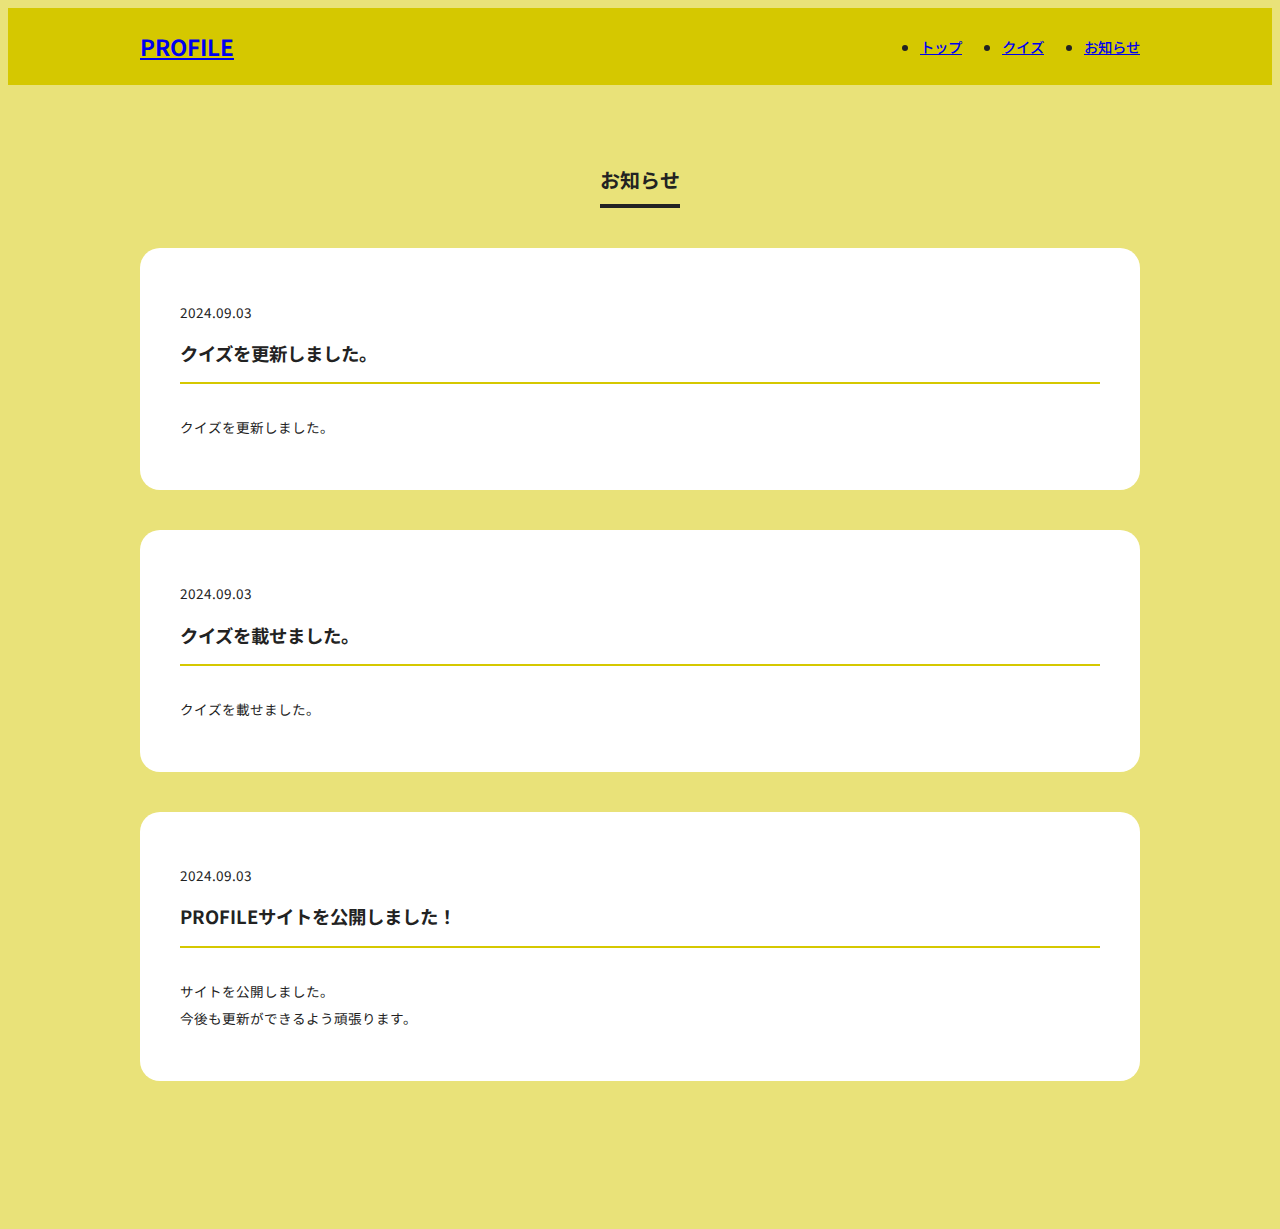
==== information.html @ d7d835bd "Create information.html" ====
<!DOCTYPE html>
<html>
    <head>
        <meta charset="utf-8" />
        <title>お知らせ</title>
        <link rel="preconnect" href="https://fonts.gstatic.com">
    <link href="https://fonts.googleapis.com/css2?family=Noto+Sans+JP:wght@400;500;700&display=swap" rel="stylesheet">
        <link rel="stylesheet" href="reset.css">
        <link rel="stylesheet" href="style.css">
    </head>
    <body>
        <header id="header">
            <div class="wrapper">
            <p class="logo"><a href="index.html">PROFILE</a></p>
      <nav>
        <ul>
          <li><a href="index.html">トップ</a></li>
          <li><a href="#">クイズ</a></li>
          <li><a href="information">お知らせ</a></li>
        </ul>
      </nav>
            </div>
        </header>
        <main id="information">
      <div class="wrapper">
          <h1>お知らせ</h1>
        <article id="part1">
          <p class="text_date"><time datetime="2024-09-03">2024.09.03</time></p>
          <h2>クイズを更新しました。</h2>
          <p class="text_content">クイズを更新しました。</p>
        </article>
        <article id="part2">
          <p class="text_date"><time datetime="2024-09-03">2024.09.03</time></p>
          <h2>クイズを載せました。</h2>
          <p class="text_content">クイズを載せました。</p>
        </article>
        <article id="part3">
          <p class="text_date"><time datetime="2024-09-03">2024.09.03</time></p>
          <h2>PROFILEサイトを公開しました！</h2>
          <p class="text_content">サイトを公開しました。<br>今後も更新ができるよう頑張ります。</p>
        </article>
      </div>
    </main>
    </body>
</html>
---- style.css ----
@charset "UTF-8";

body {
  font-family: 'Noto Sans JP', sans-serif;
  color: #222;
  background-color: #e9e279;
}

/* header
------------------------------ */
#header {
  width: 100%;
  background-color: #d5c800;
}
#header .wrapper {
  overflow: hidden;
  margin: 0 auto;
  width: 100%;
  max-width: 1000px;
}

#header p {
  float: left;
  margin: 22px 0 0;
  font-size: 1.4rem;
  font-weight: 700;
}

#header ul {
  float: right;
  margin: 28px 0;
  font-size: 0.9rem;
  font-weight: 500;
}
#header ul li {
  float: left;
  margin-right: 40px;
}
#header ul li:last-child {
  margin-right: 0;
}

/* content1
------------------------------ */
#content1 {
  background-color: #e1da65;
}

#content1 .wrapper {
  display: flex;
  margin: 0 auto;
  padding: 50px 0;
  width: 100%;
  max-width: 1000px;
}

#content1 figure {
  width: 50%;
}
#content1 figure img {
  max-width: 80%;
}

#content1 .text_area {
  padding-top: 15px;
  width: 50%;
}

#content1 .text_area h1 {
  margin-bottom: 30px;
  font-size: 2.5rem;
  color: #df7900;
}

#content1 .text_area p {
  font-size: 1.5rem;
  line-height: 2.2em;
}


#content2 .link_contact a {
  display: inline-block;
  padding: 15px 60px;
  color: #fff;
  font-size: 1.0rem;
  font-weight: 500;
  box-shadow: 0 5px 0 #b07c00;
  background-color: #e29000;
}

#content2 {
  width: 100%;
}

#content2 .wrapper {
  margin: 0 auto;
  padding: 50px 0 100px;
  width: 100%;
  max-width: 1000px;
  text-align: center;
}
#content2 .link_contact a:hover {
  background-color: #e89d19;
}

/* information
------------------------------ */
#information {
  padding: 80px 0 100px;
  color: #222;
  text-align: center;
  background-color: #e9e279;
}

#information .wrapper {
  margin: 0 auto;
  width: 100%;
  max-width: 1000px;
}

#information h1 {
  display: inline-block;
  margin: 0 auto 40px;
  padding-bottom: 10px;
  font-size: 1.25rem;
  font-weight: 700;
  border-bottom: 4px solid #222;
}

#information article {
  margin-bottom: 40px;
  padding: 40px 40px 35px;
  text-align: left;
  border-radius: 20px;
  background-color: #fff;
}

#information article .text_date {
  font-size: 0.85rem;
}

#information article h2 {
  margin-bottom: 30px;
  padding-bottom: 12px;
  font-size: 1.15rem;
  line-height: 1.8em;
  border-bottom: 2px solid #d5c800;
}

#information article .text_content {
  line-height: 2.0em;
  font-size: 0.85rem;
}
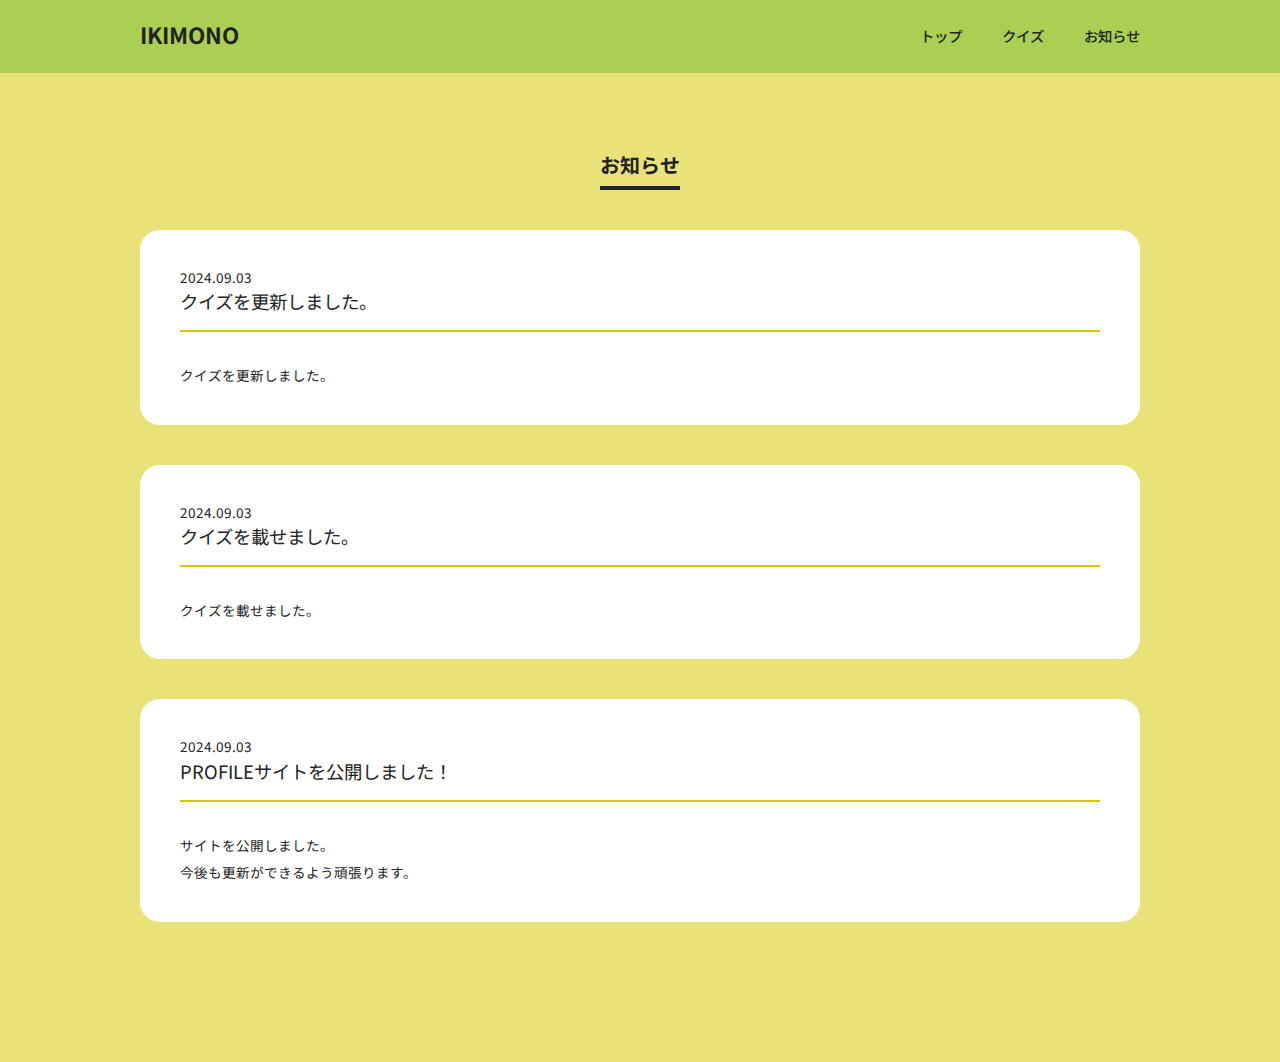
==== commit 445f87ef: "Update information.html" ====
--- a/information.html
+++ b/information.html
@@ -11,11 +11,11 @@
     <body>
         <header id="header">
             <div class="wrapper">
-            <p class="logo"><a href="index.html">PROFILE</a></p>
+            <p class="logo"><a href="index.html">IKIMONO</a></p>
       <nav>
         <ul>
           <li><a href="index.html">トップ</a></li>
-          <li><a href="#">クイズ</a></li>
+          <li><a href="quiz.html">クイズ</a></li>
           <li><a href="information">お知らせ</a></li>
         </ul>
       </nav>
--- a/style.css
+++ b/style.css
@@ -3,14 +3,14 @@
 body {
   font-family: 'Noto Sans JP', sans-serif;
   color: #222;
-  background-color: #e9e279;
+  background-color: #b9d08b;
 }
 
 /* header
 ------------------------------ */
 #header {
   width: 100%;
-  background-color: #d5c800;
+  background-color: #aacf53;
 }
 #header .wrapper {
   overflow: hidden;
@@ -43,7 +43,7 @@
 /* content1
 ------------------------------ */
 #content1 {
-  background-color: #e1da65;
+  background-color: #b0ca71;
 }
 
 #content1 .wrapper {
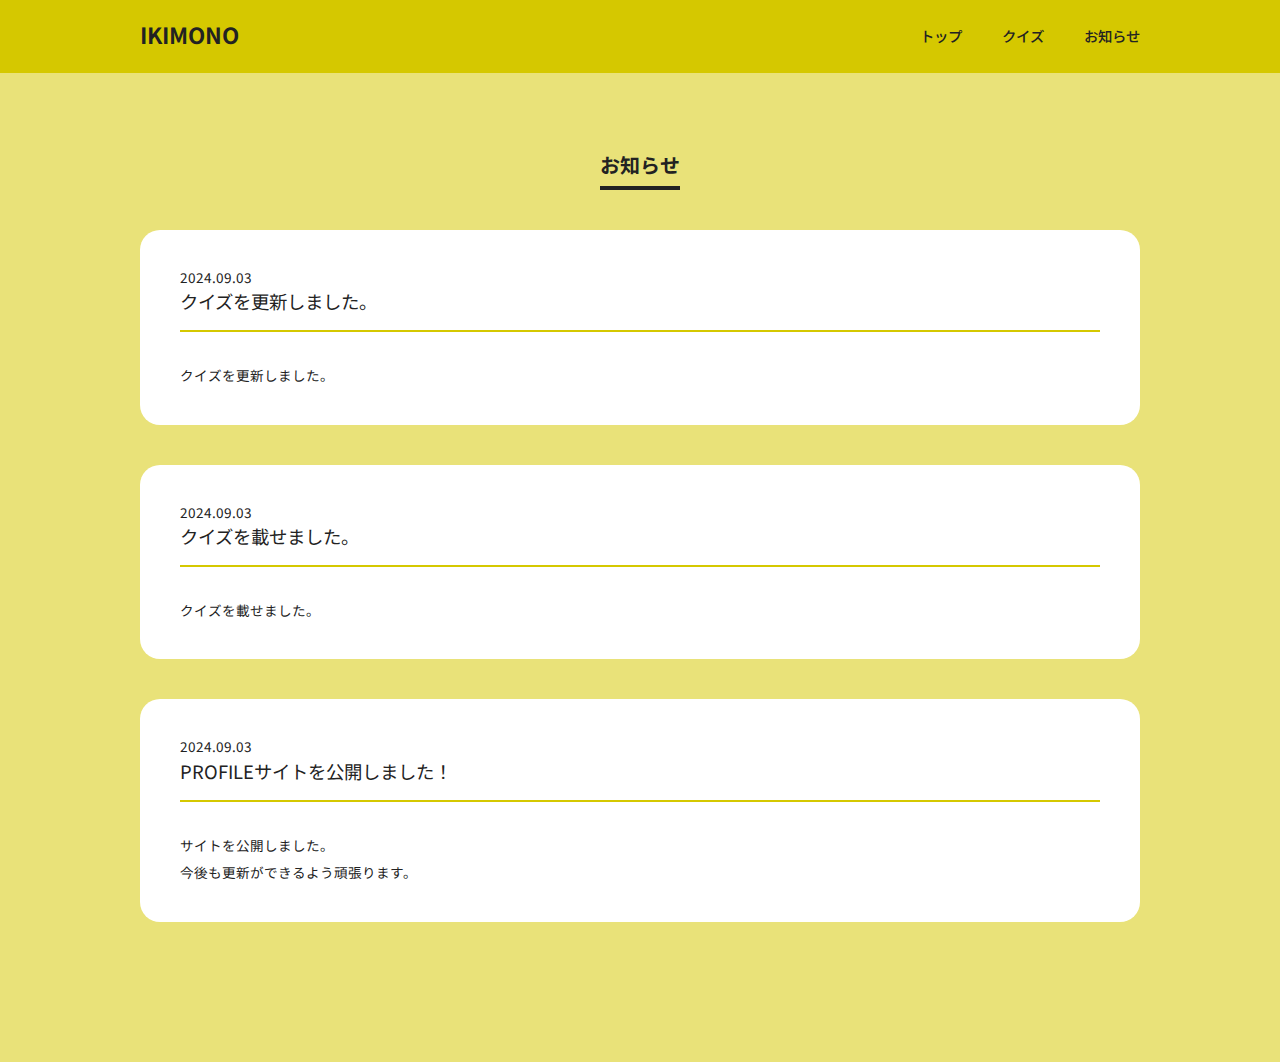
==== commit 0abf12fb: "Update information.html" ====
--- a/information.html
+++ b/information.html
@@ -7,6 +7,7 @@
     <link href="https://fonts.googleapis.com/css2?family=Noto+Sans+JP:wght@400;500;700&display=swap" rel="stylesheet">
         <link rel="stylesheet" href="reset.css">
         <link rel="stylesheet" href="style.css">
+        <link rel="shortcut icon" type="image/x-icon" href="favicon.ico">
     </head>
     <body>
         <header id="header">
--- a/style.css
+++ b/style.css
@@ -3,14 +3,14 @@
 body {
   font-family: 'Noto Sans JP', sans-serif;
   color: #222;
-  background-color: #b9d08b;
+  background-color: #e9e279;
 }
 
 /* header
 ------------------------------ */
 #header {
   width: 100%;
-  background-color: #aacf53;
+  background-color: #d5c800;
 }
 #header .wrapper {
   overflow: hidden;
@@ -43,7 +43,7 @@
 /* content1
 ------------------------------ */
 #content1 {
-  background-color: #b0ca71;
+  background-color: #e1da65;
 }
 
 #content1 .wrapper {
@@ -59,6 +59,7 @@
 }
 #content1 figure img {
   max-width: 80%;
+  transform: scale(-1, 1);
 }
 
 #content1 .text_area {
@@ -99,6 +100,40 @@
   max-width: 1000px;
   text-align: center;
 }
+
+#content2 h2 {
+  display: inline-block;
+  margin: 0 auto 40px;
+  padding-bottom: 10px;
+  font-size: 1.25rem;
+  font-weight: 700;
+  border-bottom: 4px solid #222;
+}
+
+#content2 ol {
+  margin-bottom: 40px;
+  padding: 30px 40px 40px;
+  text-align: left;
+  border-radius: 20px;
+  background-color: #f7f7f7;
+}
+
+#content2 ol li {
+  margin-bottom: 10px;
+  font-size: 1.1rem;
+  line-height: 2.0em;
+  border-bottom: 2px solid #d5c800;
+}
+
+#content2 ol li:last-child {
+  margin-bottom: 0;
+}
+
+#content2 ol li time {
+  margin-right: 20px;
+  font-size: 0.85rem;
+}
+
 #content2 .link_contact a:hover {
   background-color: #e89d19;
 }
@@ -151,3 +186,65 @@
   line-height: 2.0em;
   font-size: 0.85rem;
 }
+
+
+
+/* contact
+------------------------------ */
+#contact {
+  padding: 80px 0 60px;
+  color: #222;
+  text-align: center;
+  background-color: #e9e279;
+}
+
+#contact .wrapper {
+  margin: 0 auto;
+  width: 100%;
+  max-width: 1000px;
+}
+
+#contact h1 {
+  display: inline-block;
+  margin: 0 auto 30px;
+  padding-bottom: 10px;
+  font-size: 1.25rem;
+  font-weight: 700;
+  border-bottom: 4px solid #222;
+}
+
+#contact .text_lead {
+  margin-bottom: 35px;
+  line-height: 2.0em;
+  font-size: 0.85rem;
+}
+
+#contact article {
+  margin-bottom: 40px;
+  padding: 40px 40px 35px;
+  text-align: left;
+  border-radius: 20px;
+  background-color: #fff;
+}
+
+#contact article h2 {
+  margin-bottom: 30px;
+  padding-bottom: 12px;
+  font-size: 1.15rem;
+  line-height: 1.8em;
+  border-bottom: 2px solid #d5c800;
+}
+
+#contact article .text_content {
+  line-height: 2.0em;
+  font-size: 0.85rem;
+}
+
+#contact article .text_content a {
+  color: #0072d3;
+  font-weight: 700;
+}
+
+#contact article .text_content a:hover {
+  text-decoration: underline;
+}
